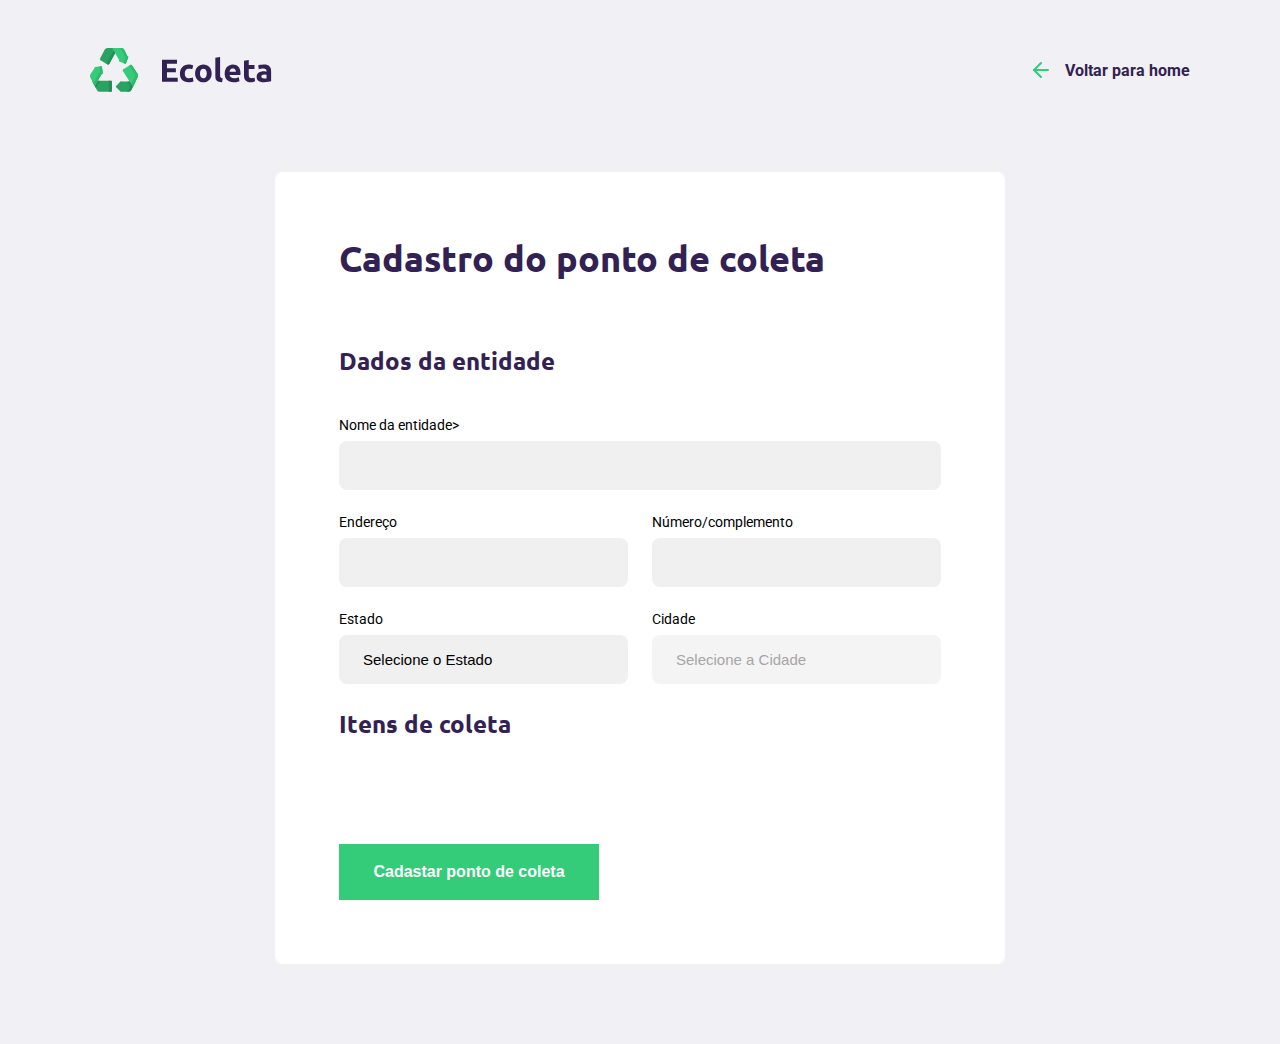
==== create-point.html @ e6696682 "Aula 2" ====
<!DOCTYPE html>
<html lang="pt_br">
<head>
    <meta charset="UTF-8">
    <meta name="viewport" content="width=device-width, initial-scale=1.0">
    <title>Criar um ponto de coleta</title>

    <link href="https://fonts.googleapis.com/css2?family=Roboto&family=Ubuntu:wght@1,700&display=swap" rel="stylesheet">
    <link rel="stylesheet" href="/styles/main.css">
    <link rel="stylesheet" href="/styles/create-point.css">

    <link rel="stylesheet" href="/styles/responsive.css">

</head>

<body>
    <div id="page-create-point">
        
        <header>
            <img src="/assets/icones/logo.svg" alt="Logomarca">

            <a href="https://www.google.com.br/">
                <span>
                    
                </span>
                Voltar para home
            </a>
        </header>
        <form action="">
            
            <h1>Cadastro do ponto de coleta</h1>

            <fieldset>
                <legend>
                    <h2>Dados da entidade</h2>
                </legend>

                <div class="field">
                    <label for="name">Nome da entidade></label>
                    <input type="text" name="name">
                </div>
                
                <div class="field-group">
                    <div class="field">
                       <label for="address">Endereço</label> 
                       <input type="text" name = "address">
                    </div>

                    <div class="field">
                        <label for="address2">Número/complemento</label> 
                       <input type="text" name = "address2">
                    </div>
                </div>

                <div class="field-group">
                    <div class="field">
                        <label for="state">Estado</label>
                        <select name="uf">
                            <option value="">Selecione o Estado</option>

                        </select> 
                        <input type="hidden" name="state">
                    </div>

                    <div class="field">
                       <label for="city">Cidade</label>
                       <select name="city" disabled>
                           <option value="">Selecione a Cidade</option>
                       </select> 
                    </div>

                </div>

            </fieldset>

            <legend>
                <h2>Itens de coleta</h2>
            </legend>

            <fieldset>

            </fieldset>

            <button type="submit">Cadastar ponto de coleta

            </button>
        </form>
    
    </div>
   
    <script src="/scripts/create-point.js"></script>
</body>
</html>
---- styles/main.css ----
:root{
    --title-color: #322153;
    --primary-color: #34cb79;
}
 *{
    margin: 0;
    padding: 0;
    box-sizing: border-box;

}
html{
    font-family: Roboto, sans-serif;
}
body{
    background: #f0f0f5;
    -webkit-font-smoothing: antialiased;
}
a{
    text-decoration: none;
}
h1, h2, h3, h4, h5, h6{
    font-family: Ubuntu, sans-serif;
    color: var(--title-color);

}
/*box model
Modelo de caixa tem 
largura, altura, espaçamentos, preenchimentos
bordas. cor, fundo, maneira que é vista pelo html (display),
posicionamento, alinhamentos
*/
---- styles/create-point.css ----
#page-create-point{
    width: 90%;
    max-width: 1100px;
    /*alinhamento de caixa (pelo lado de fora da caixa)*/
    margin: 0 auto;
}

#page-create-point header{
    margin-top: 48px;

    display: flex;
    justify-content: space-between;
    align-items: center;
}

#page-create-point header a{
    color: var(--title-color);
    font-weight: bold;

    display: flex;
    align-items: center;
}
#page-create-point header a span{
    margin-right: 16px;
    background-image: url('../assets/icones/arrow-left.svg');

    display: flex;

    width: 20px;
    height: 24px ;
}

form{
    background-color: white;
    
    margin: 80px auto;
    /*preenchimento*/
    padding: 64px;

    border-radius: 8px;

    max-width: 730px;

}

form h1{
    
    font-size: 36px;
}

form fieldset{
    margin-top: 64px;
    border: 0;
}

form legend{
    margin-bottom: 40px;
}

form legend h2{
    font-size: 24px;
}

form .field{
    flex: 1;
    display: flex;
    flex-direction: column;
    
    margin-bottom: 24px;
}

form .field-group{
    display: flex;
}

form input,
form select{
    background-color: #f0f0f0;

    border: 0;
    padding: 16px 24px;
    font-size: 15px;

    border-radius: 8px;

    outline: none;
}

form select{
    -webkit-appearance: nome;
    -moz-appearance: nome;
    appearance: none;
}

form label{
    font-size: 14px;
    margin-bottom: 8px;
}

form .field-group .field + .field{
    margin-left: 24px;
}

form button{
    width: 260px;
    height: 56px;
    background-color: var(--primary-color);

    color: white;
    font-weight: bold;
    font-size: 16px;

    border: 0;

    margin-top: 40px;
    
    transition: background-color 400ms;

}

form button:hover{
    background-color:  #2fb86e;
}
---- styles/responsive.css ----
@media (max-width: 900px){
    #page-home{
        background-position-x: 70vw;
    }

    #page-home .content{
        align-items: center;
        text-align: center;
    }
    #page-home header a{
        position: absolute;
        bottom: 48px;

        left: 50%;
        transform: translateX(-50%);
    }
    #page-home main{
        align-items: center;
    };
}
@media(min-width: 1700px){
    #page-home{
        background-position-x: 40vw;
    }
}
@media(max-height: 760px){
    #page-home{
        background-position-y: 200px;
    }

}
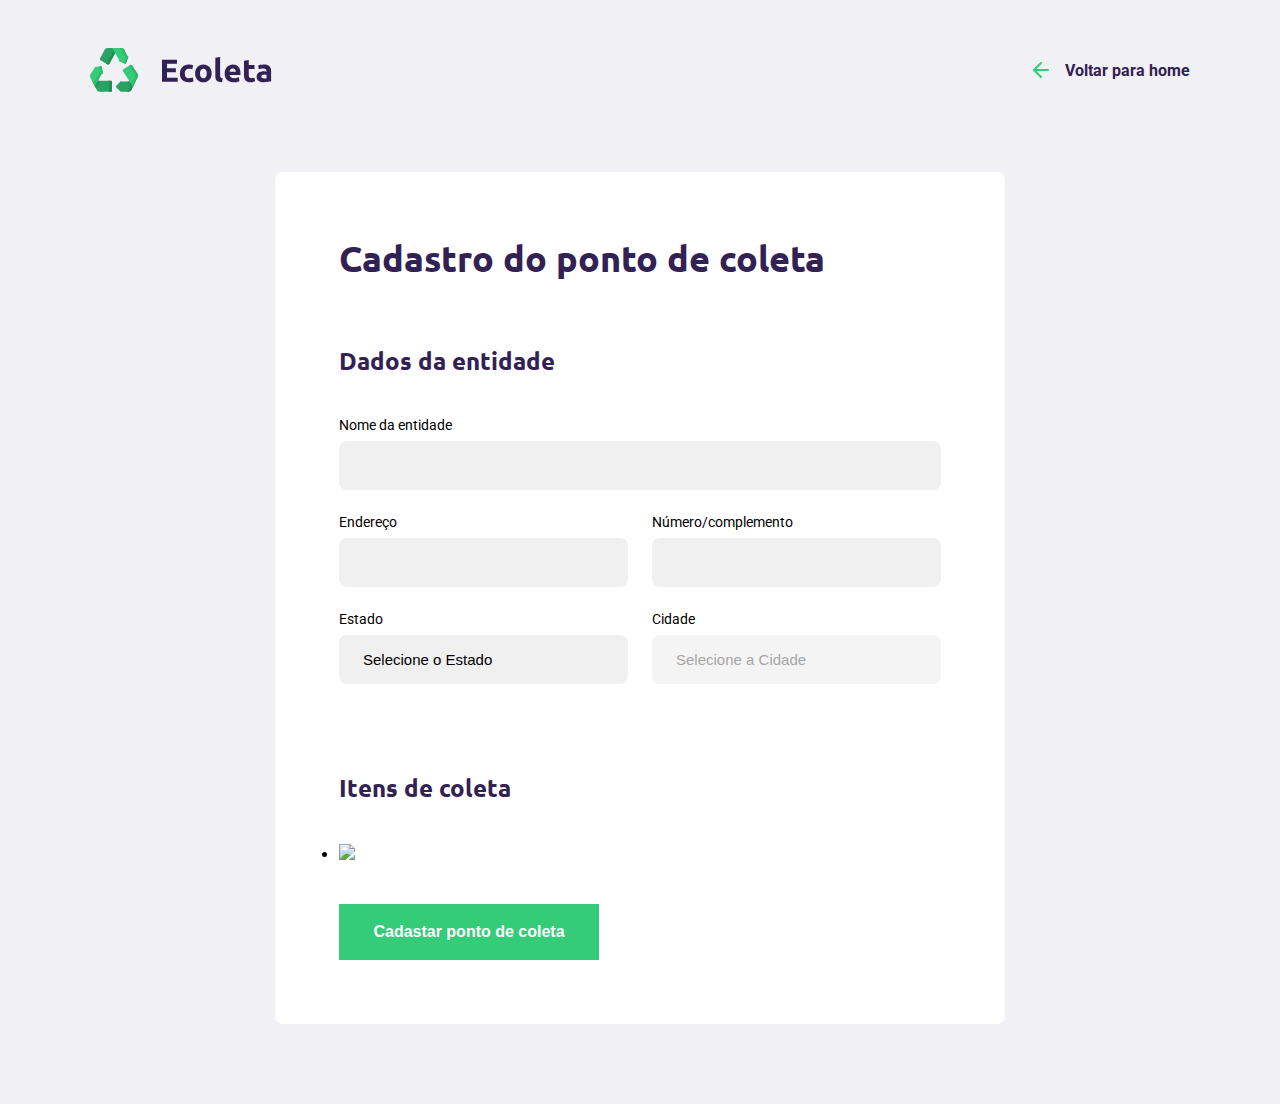
==== commit 35499291: "pequnas correções" ====
--- a/create-point.html
+++ b/create-point.html
@@ -36,19 +36,19 @@
                 </legend>
 
                 <div class="field">
-                    <label for="name">Nome da entidade></label>
-                    <input type="text" name="name">
+                    <label for="name">Nome da entidade</label>
+                    <input type="text" name="name" required>
                 </div>
                 
                 <div class="field-group">
                     <div class="field">
                        <label for="address">Endereço</label> 
-                       <input type="text" name = "address">
+                       <input type="text" name = "address" required>
                     </div>
 
                     <div class="field">
                         <label for="address2">Número/complemento</label> 
-                       <input type="text" name = "address2">
+                       <input type="text" name = "address2" required>
                     </div>
                 </div>
 
@@ -59,12 +59,12 @@
                             <option value="">Selecione o Estado</option>
 
                         </select> 
-                        <input type="hidden" name="state">
+                        <input type="hidden" name="state" required>
                     </div>
 
                     <div class="field">
                        <label for="city">Cidade</label>
-                       <select name="city" disabled>
+                       <select name="city" disabled required>
                            <option value="">Selecione a Cidade</option>
                        </select> 
                     </div>
@@ -73,12 +73,20 @@
 
             </fieldset>
 
-            <legend>
-                <h2>Itens de coleta</h2>
-            </legend>
-
+            
             <fieldset>
 
+                <legend>
+                    <h2>Itens de coleta</h2>
+                </legend>
+
+                <div class="items-grid">
+                    <li><img src=" " alt=" ">
+                        <span></span>
+                    </li>
+
+                </div>
+                
             </fieldset>
 
             <button type="submit">Cadastar ponto de coleta
